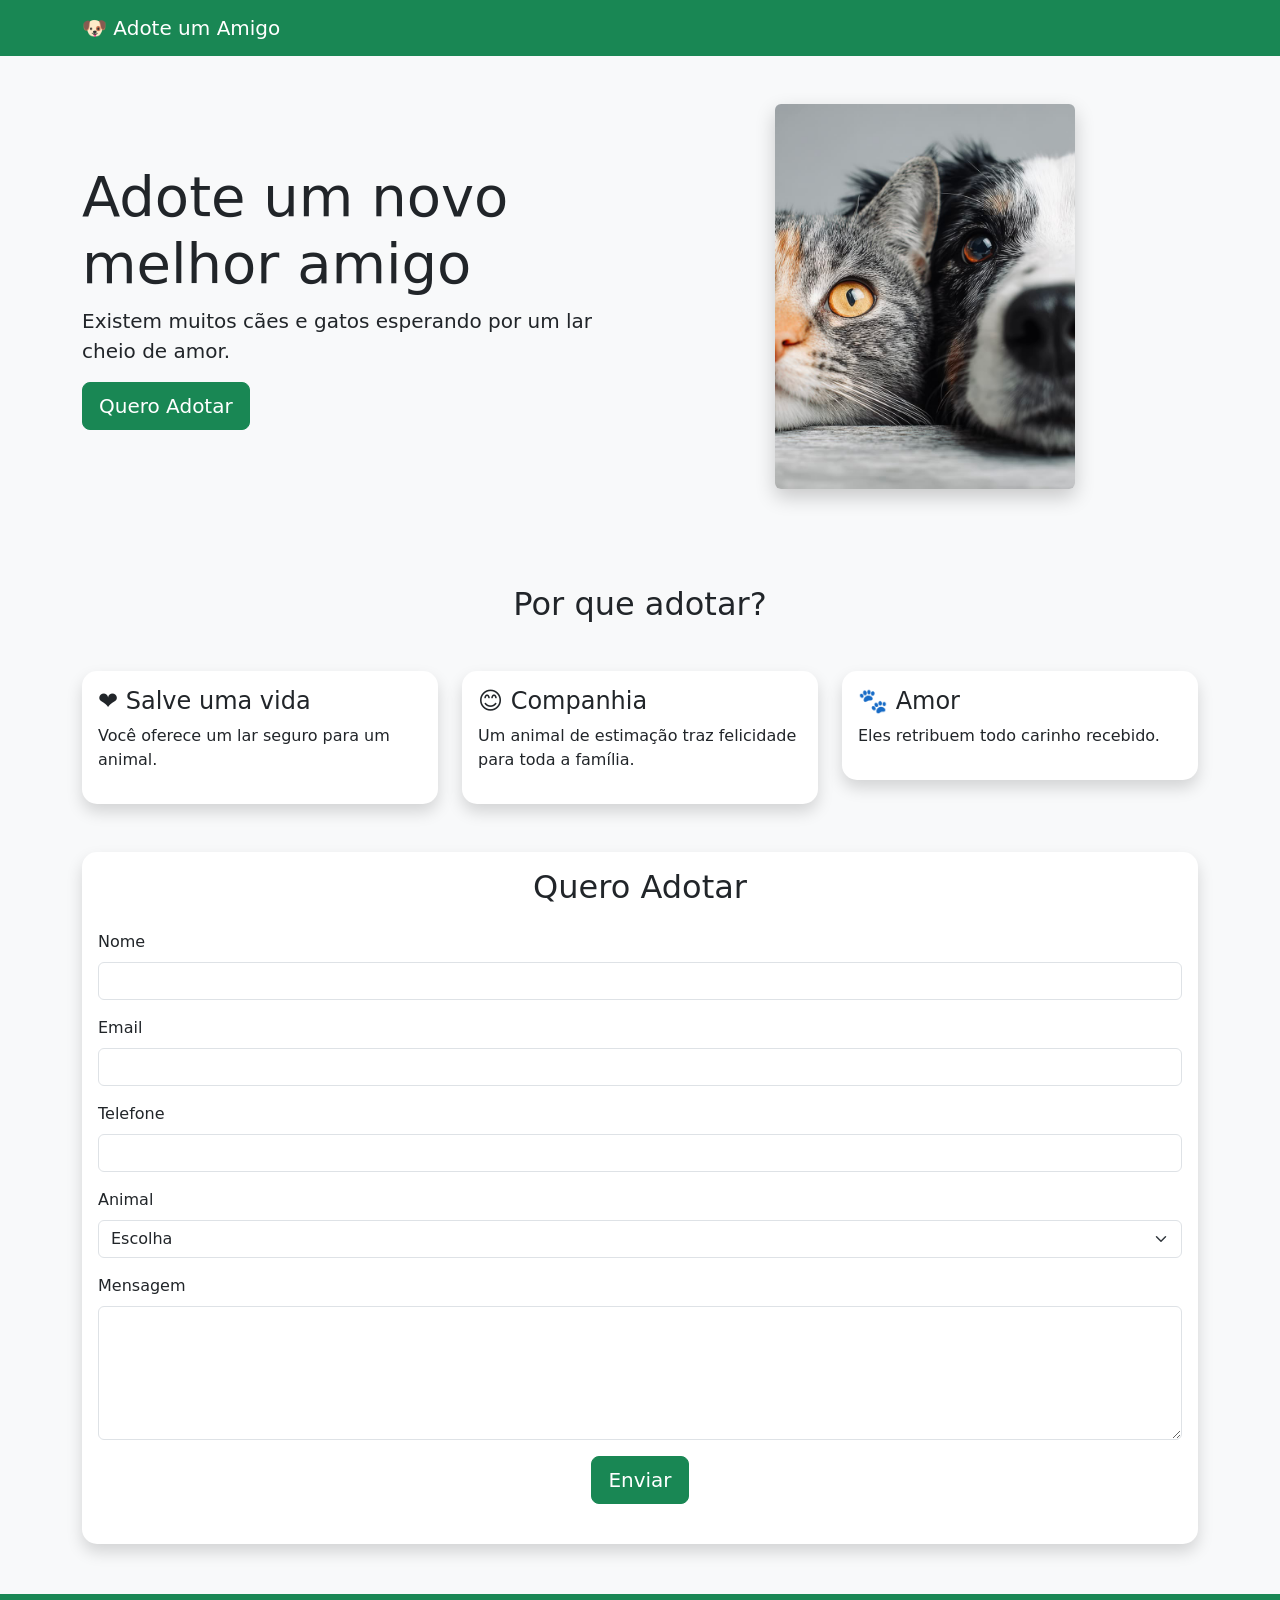
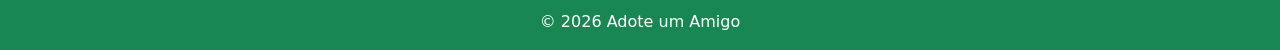
==== html/index.html @ 057a6dc8 "Primeiro commit" ====
<!DOCTYPE html>
<html lang="pt-br">
<head>

    <meta charset="UTF-8">
    <meta name="viewport" content="width=device-width, initial-scale=1.0">

    <title>Adote um Amigo</title>

    <link href="https://cdn.jsdelivr.net/npm/bootstrap@5.3.7/dist/css/bootstrap.min.css" rel="stylesheet">
    <link rel="stylesheet" href="../css/style.css">
</head>

<body>

<!-- Navbar -->

<nav class="navbar navbar-expand-lg navbar-dark bg-success">

    <div class="container">

        <a class="navbar-brand" href="#">
            🐶 Adote um Amigo
        </a>

    </div>

</nav>

<!-- Hero -->

<section class="bg-light py-5">

    <div class="container">

        <div class="row align-items-center">

            <div class="col-md-6">

                <h1 class="display-4">
                    Adote um novo melhor amigo
                </h1>

                <p class="lead">

                    Existem muitos cães e gatos esperando por um lar cheio de amor.

                </p>

                <a href="#formulario" class="btn btn-success btn-lg">

                    Quero Adotar

                </a>

            </div>

            <div class="col-md-6 text-center">

                <img src="../img/amigos.jpg"
                class="img-fluid rounded imagem-hero"
                alt="Amigos para adoção">
            </div>

        </div>

    </div>

</section>

<!-- Benefícios -->

<section class="container my-5">

    <h2 class="text-center mb-5">

        Por que adotar?

    </h2>

    <div class="row">

        <div class="col-md-4">

            <div class="card shadow">

                <div class="card-body">

                    <h4>❤️ Salve uma vida</h4>

                    <p>
                        Você oferece um lar seguro para um animal.
                    </p>

                </div>

            </div>

        </div>

        <div class="col-md-4">

            <div class="card shadow">

                <div class="card-body">

                    <h4>😊 Companhia</h4>

                    <p>
                        Um animal de estimação traz felicidade para toda a família.
                    </p>

                </div>

            </div>

        </div>

        <div class="col-md-4">

            <div class="card shadow">

                <div class="card-body">

                    <h4>🐾 Amor</h4>

                    <p>
                        Eles retribuem todo carinho recebido.
                    </p>

                </div>

            </div>

        </div>

    </div>

</section>

<!-- Formulário -->

<section id="formulario" class="container my-5">

<div class="card shadow">

<div class="card-body">

<h2 class="text-center mb-4">

Quero Adotar

</h2>

<form id="formAdocao">

<div class="mb-3">

<label class="form-label">

Nome

</label>

<input
type="text"
class="form-control"
id="nome">

</div>

<div class="mb-3">

<label class="form-label">

Email

</label>

<input
type="email"
class="form-control"
id="email">

</div>

<div class="mb-3">

<label class="form-label">

Telefone

</label>

<input
type="tel"
class="form-control"
id="telefone">

</div>

<div class="mb-3">

<label class="form-label">

Animal

</label>

<select
class="form-select"
id="animal">

<option value="">Escolha</option>
<option>Cachorro</option>
<option>Gato</option>

</select>

</div>

<div class="mb-3">

<label class="form-label">

Mensagem

</label>

<textarea
class="form-control"
rows="5"
id="mensagem"></textarea>

</div>

<div class="text-center">

<button
class="btn btn-success btn-lg">

Enviar

</button>

</div>

</form>

<div id="mensagem" class="mt-4 text-center"></div>

</div>

</div>

</section>

<footer class="bg-success text-white text-center p-3">

© 2026 Adote um Amigo

</footer>

<script src="https://cdn.jsdelivr.net/npm/bootstrap@5.3.7/dist/js/bootstrap.bundle.min.js"></script>
<script src="../script/script.js"></script>

</body>
</html>
---- css/style.css ----
body{
    background:#f8f9fa;
}

.card{
    border:none;
    border-radius:15px;
}

.card:hover{
    transform:translateY(-5px);
    transition:.3s;
}

footer{
    margin-top:50px;
}

.imagem-hero{
    width: 300px;
    height: auto;
    border-radius: 15px;
    box-shadow: 0 8px 20px rgba(0,0,0,.2);
}
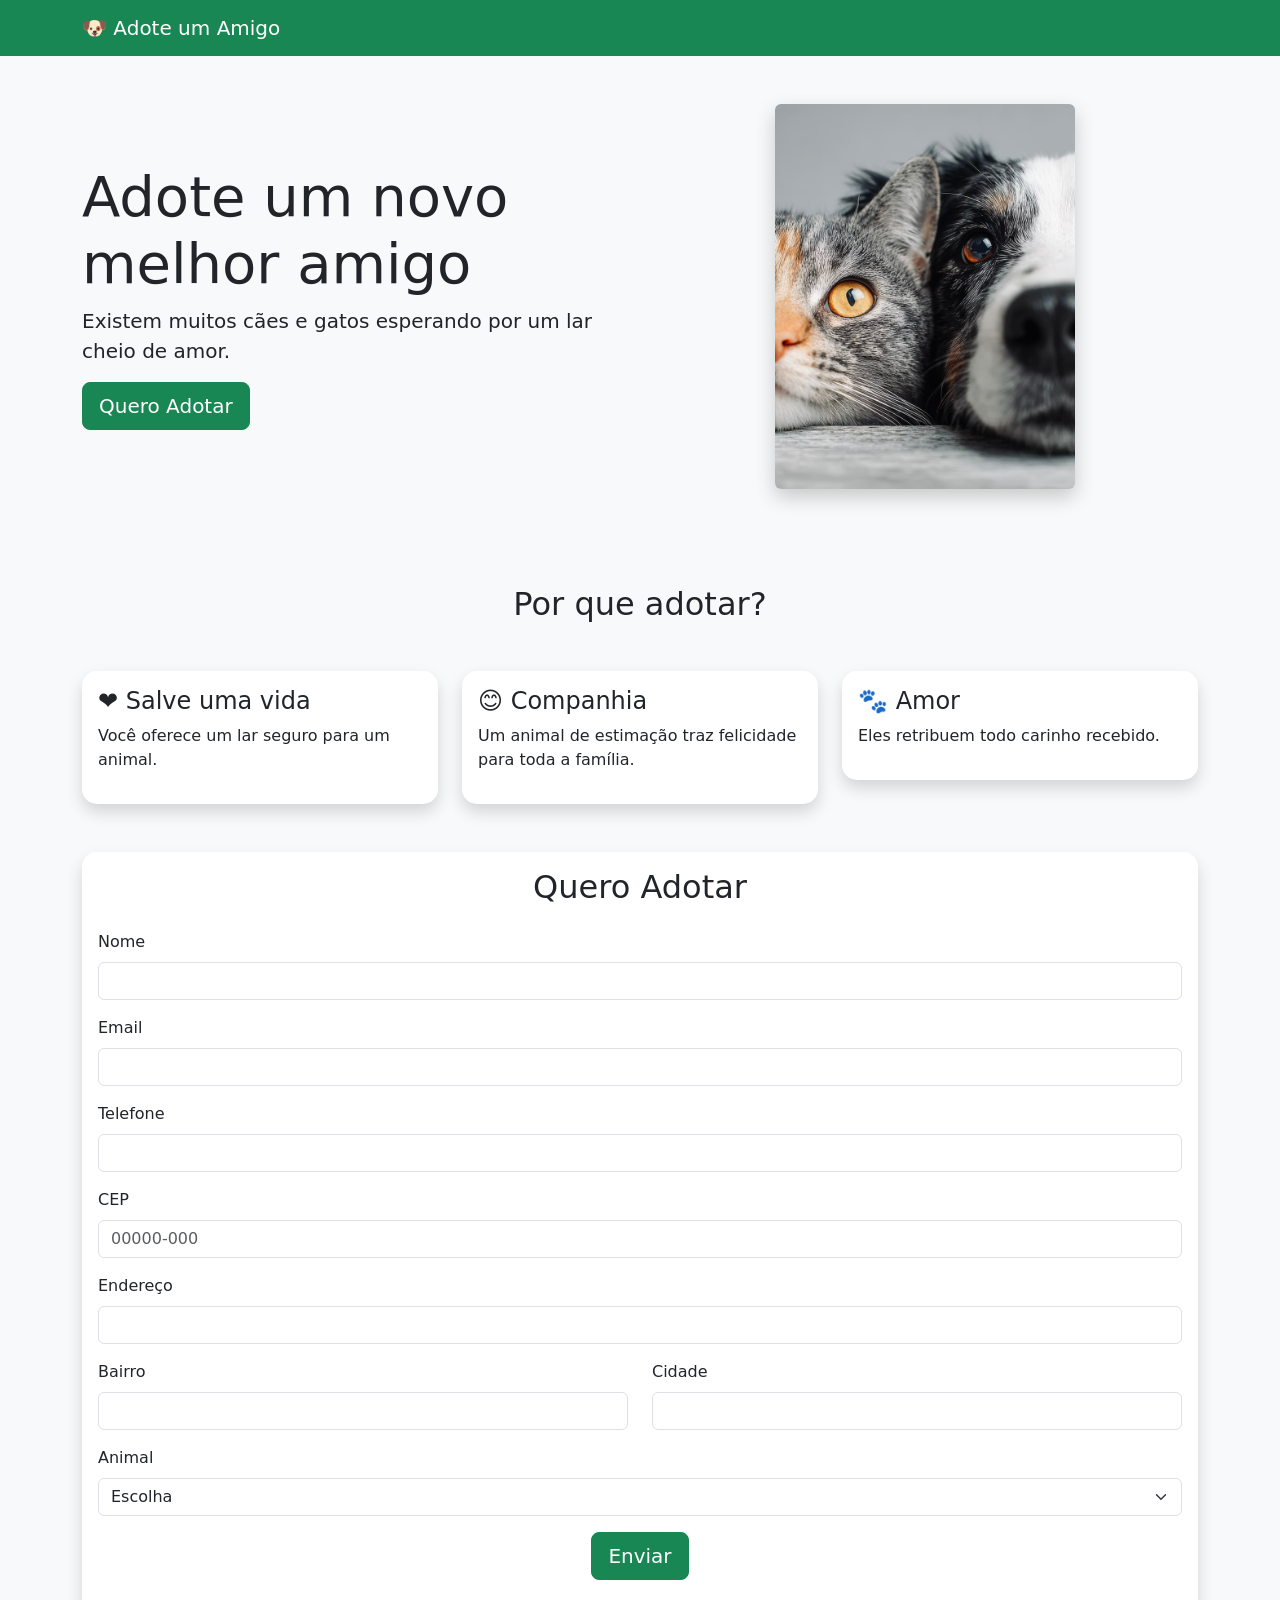
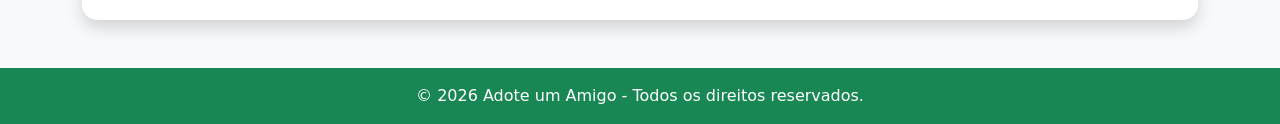
==== commit 27fdff9c: "Alterações" ====
--- a/html/index.html
+++ b/html/index.html
@@ -140,128 +140,134 @@
 
 <!-- Formulário -->
 
+<!-- Formulário -->
+
 <section id="formulario" class="container my-5">
 
-<div class="card shadow">
-
-<div class="card-body">
-
-<h2 class="text-center mb-4">
-
-Quero Adotar
-
-</h2>
-
-<form id="formAdocao">
-
-<div class="mb-3">
-
-<label class="form-label">
-
-Nome
-
-</label>
-
-<input
-type="text"
-class="form-control"
-id="nome">
-
-</div>
-
-<div class="mb-3">
-
-<label class="form-label">
-
-Email
-
-</label>
-
-<input
-type="email"
-class="form-control"
-id="email">
-
-</div>
-
-<div class="mb-3">
-
-<label class="form-label">
-
-Telefone
-
-</label>
-
-<input
-type="tel"
-class="form-control"
-id="telefone">
-
-</div>
-
-<div class="mb-3">
-
-<label class="form-label">
-
-Animal
-
-</label>
-
-<select
-class="form-select"
-id="animal">
-
-<option value="">Escolha</option>
-<option>Cachorro</option>
-<option>Gato</option>
-
-</select>
-
-</div>
-
-<div class="mb-3">
-
-<label class="form-label">
-
-Mensagem
-
-</label>
-
-<textarea
-class="form-control"
-rows="5"
-id="mensagem"></textarea>
-
-</div>
-
-<div class="text-center">
-
-<button
-class="btn btn-success btn-lg">
-
-Enviar
-
-</button>
-
-</div>
-
-</form>
-
-<div id="mensagem" class="mt-4 text-center"></div>
-
-</div>
-
-</div>
+    <div class="card shadow">
+
+        <div class="card-body">
+
+            <h2 class="text-center mb-4">
+                Quero Adotar
+            </h2>
+
+            <form id="formAdocao">
+
+                <div class="mb-3">
+                    <label for="nome" class="form-label">Nome</label>
+                    <input
+                        type="text"
+                        class="form-control"
+                        id="nome">
+                </div>
+
+                <div class="mb-3">
+                    <label for="email" class="form-label">Email</label>
+                    <input
+                        type="email"
+                        class="form-control"
+                        id="email">
+                </div>
+
+                <div class="mb-3">
+                    <label for="telefone" class="form-label">Telefone</label>
+                    <input
+                        type="tel"
+                        class="form-control"
+                        id="telefone">
+                </div>
+
+                <!-- CEP -->
+
+                <div class="mb-3">
+                    <label for="cep" class="form-label">CEP</label>
+                    <input
+                        type="text"
+                        class="form-control"
+                        id="cep"
+                        placeholder="00000-000"
+                        maxlength="9">
+                </div>
+
+                <!-- Endereço -->
+
+                <div class="mb-3">
+                    <label for="logradouro" class="form-label">Endereço</label>
+                    <input
+                        type="text"
+                        class="form-control"
+                        id="logradouro"
+                        readonly>
+                </div>
+
+                <div class="row">
+
+                    <div class="col-md-6 mb-3">
+                        <label for="bairro" class="form-label">Bairro</label>
+                        <input
+                            type="text"
+                            class="form-control"
+                            id="bairro"
+                            readonly>
+                    </div>
+
+                    <div class="col-md-6 mb-3">
+                        <label for="cidade" class="form-label">Cidade</label>
+                        <input
+                            type="text"
+                            class="form-control"
+                            id="cidade"
+                            readonly>
+                    </div>
+
+                <div class="mb-3">
+                    <label for="animal" class="form-label">Animal</label>
+
+                    <select
+                        class="form-select"
+                        id="animal">
+
+                        <option value="">Escolha</option>
+                        <option>Cachorro</option>
+                        <option>Gato</option>
+
+                    </select>
+                </div>
+
+                <div class="text-center">
+
+                    <button
+                        type="submit"
+                        class="btn btn-success btn-lg">
+
+                        Enviar
+
+                    </button>
+
+                </div>
+
+            </form>
+
+            <div id="resultado" class="mt-4 text-center"></div>
+
+        </div>
+
+    </div>
 
 </section>
-
-<footer class="bg-success text-white text-center p-3">
-
-© 2026 Adote um Amigo
-
+<footer class="bg-success text-white text-center py-3 mt-5">
+    <div class="container">
+        <p class="mb-0">
+            © 2026 Adote um Amigo - Todos os direitos reservados.
+        </p>
+    </div>
 </footer>
 
+<!-- Bootstrap JS -->
 <script src="https://cdn.jsdelivr.net/npm/bootstrap@5.3.7/dist/js/bootstrap.bundle.min.js"></script>
+
+<!-- JavaScript da aplicação -->
 <script src="../script/script.js"></script>
 
 </body>
